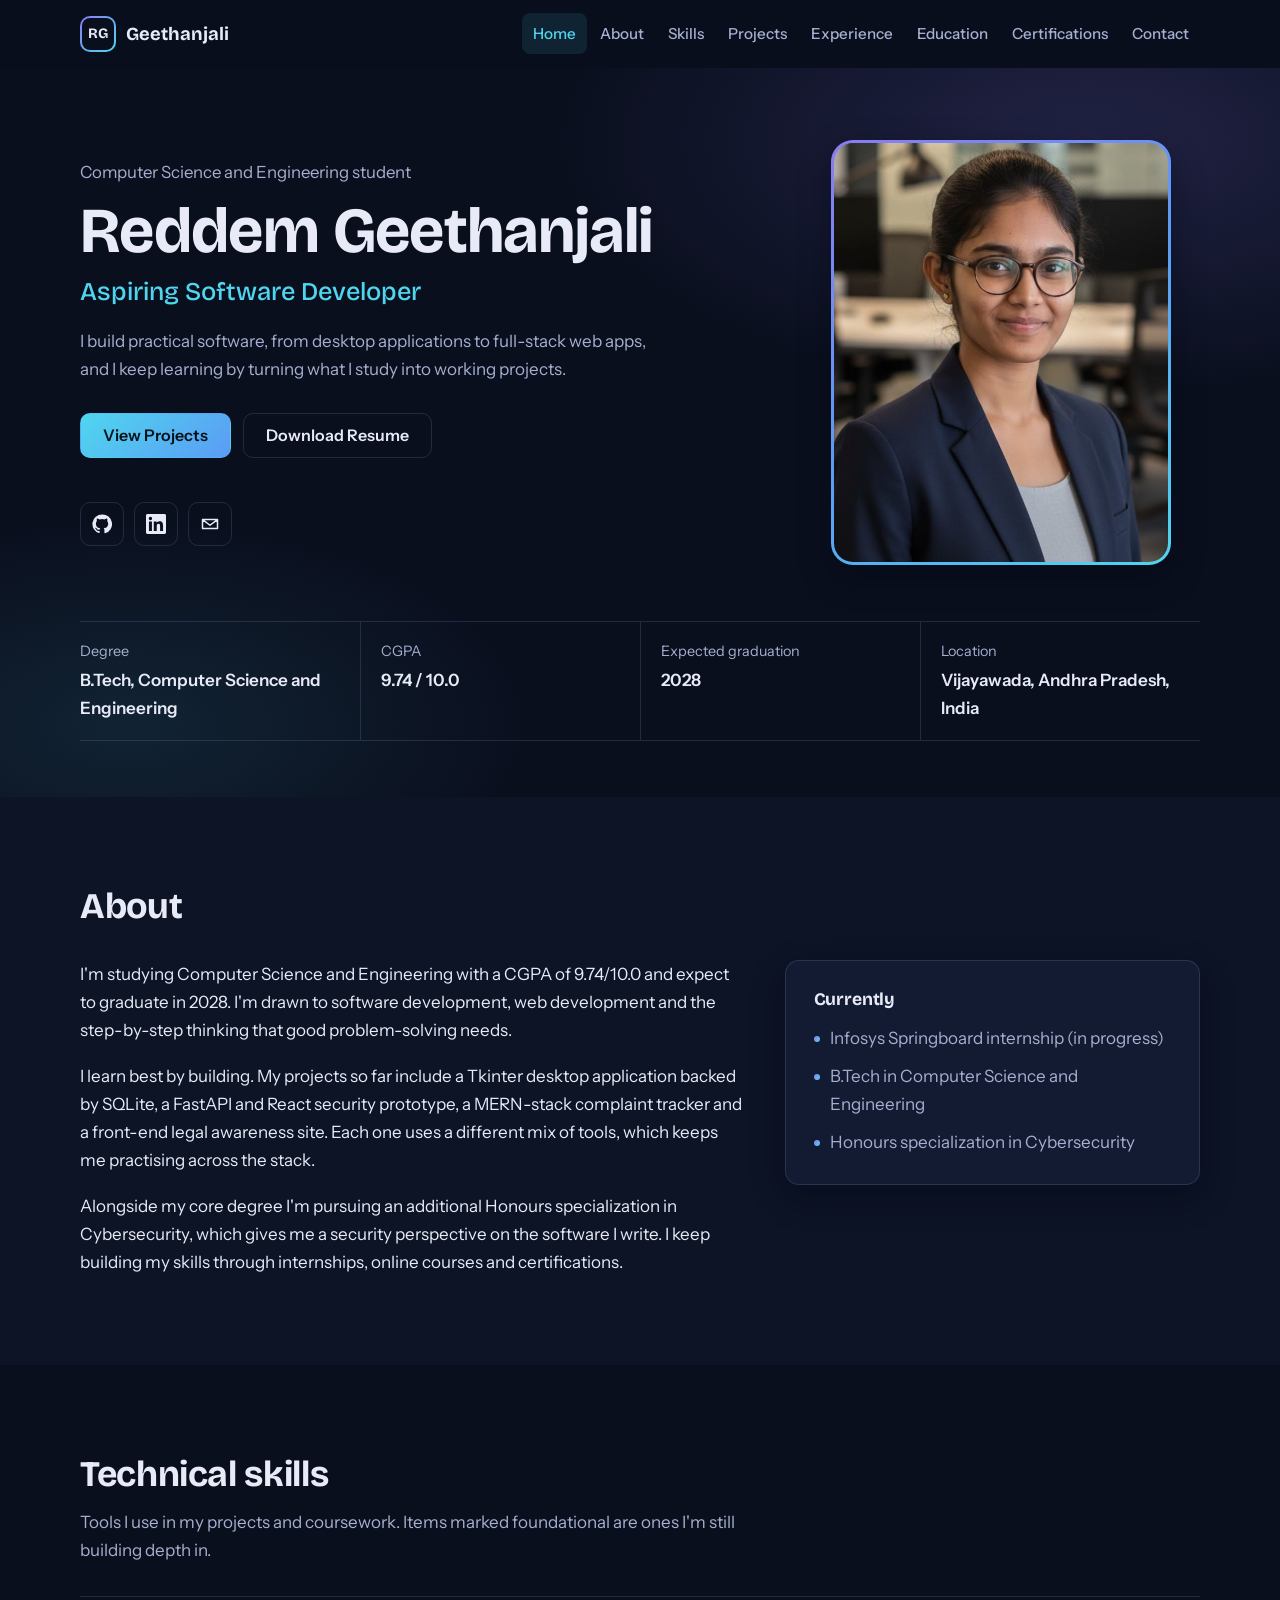
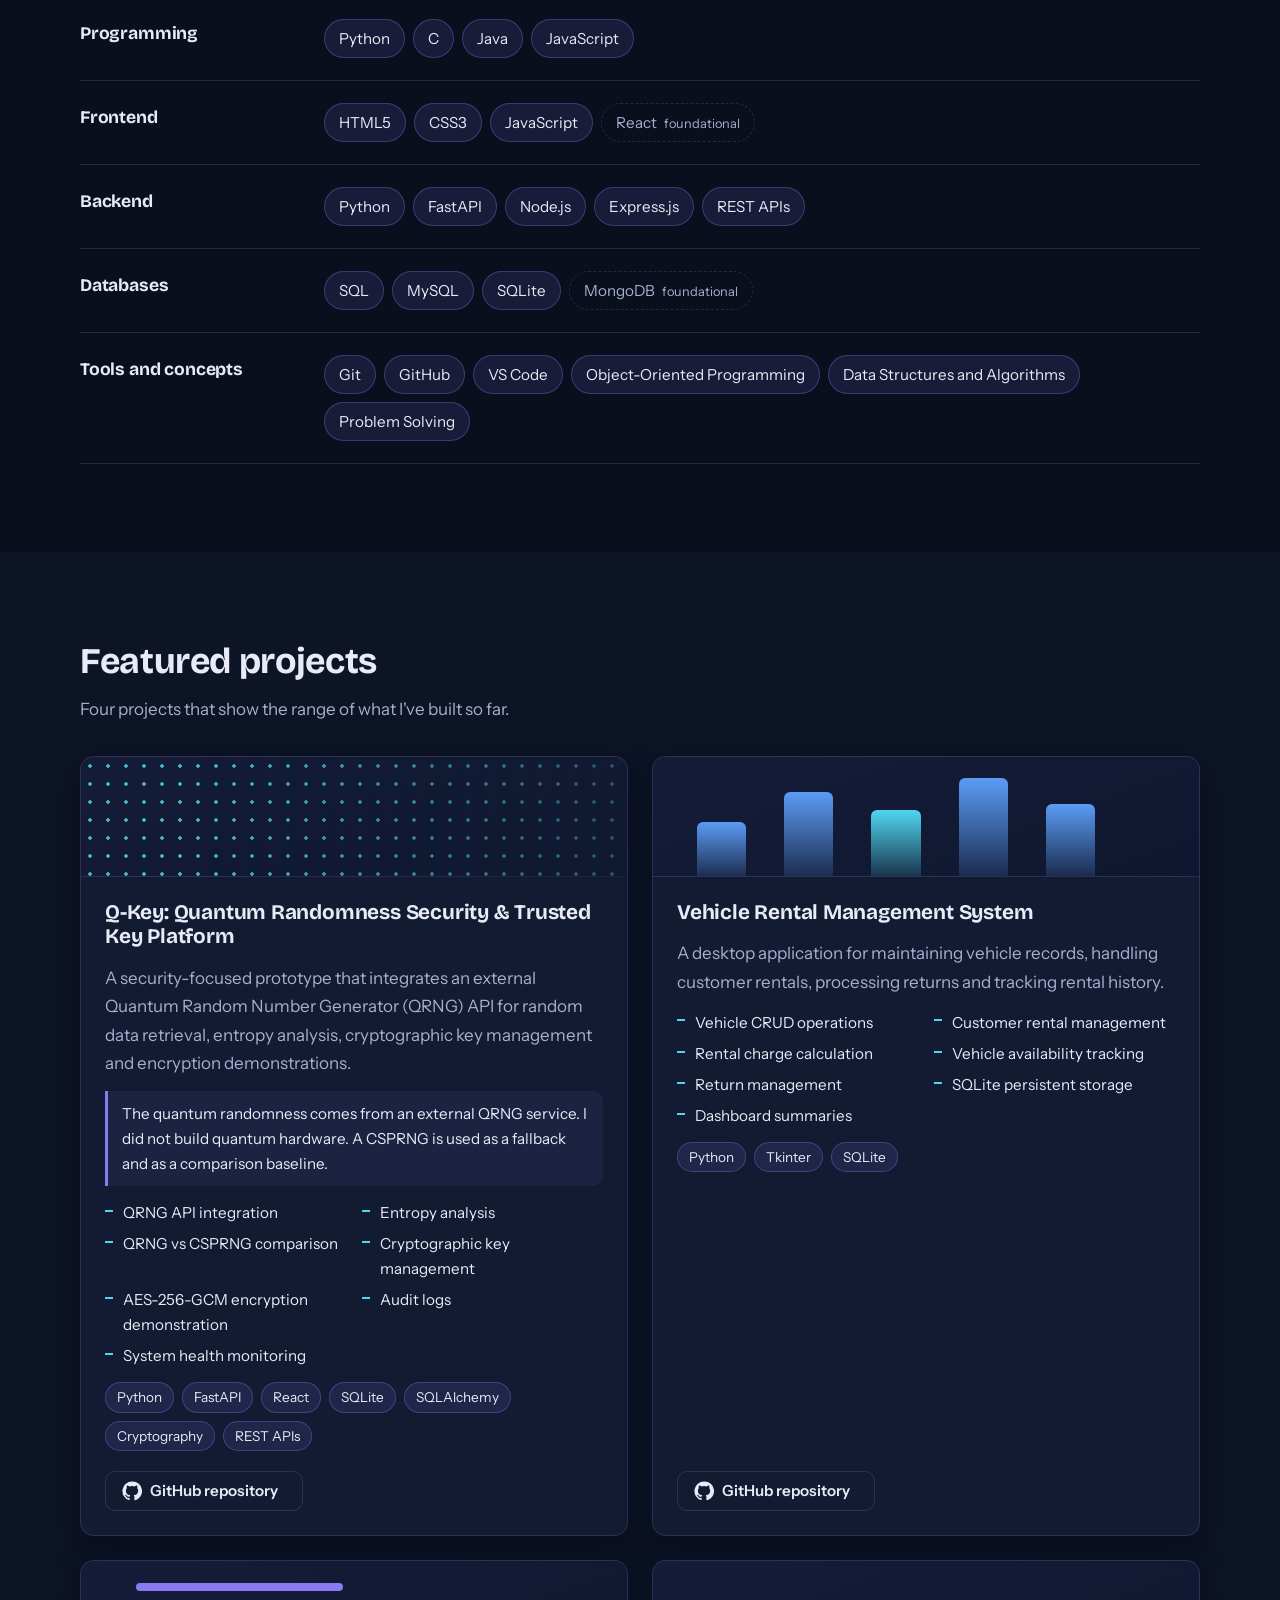
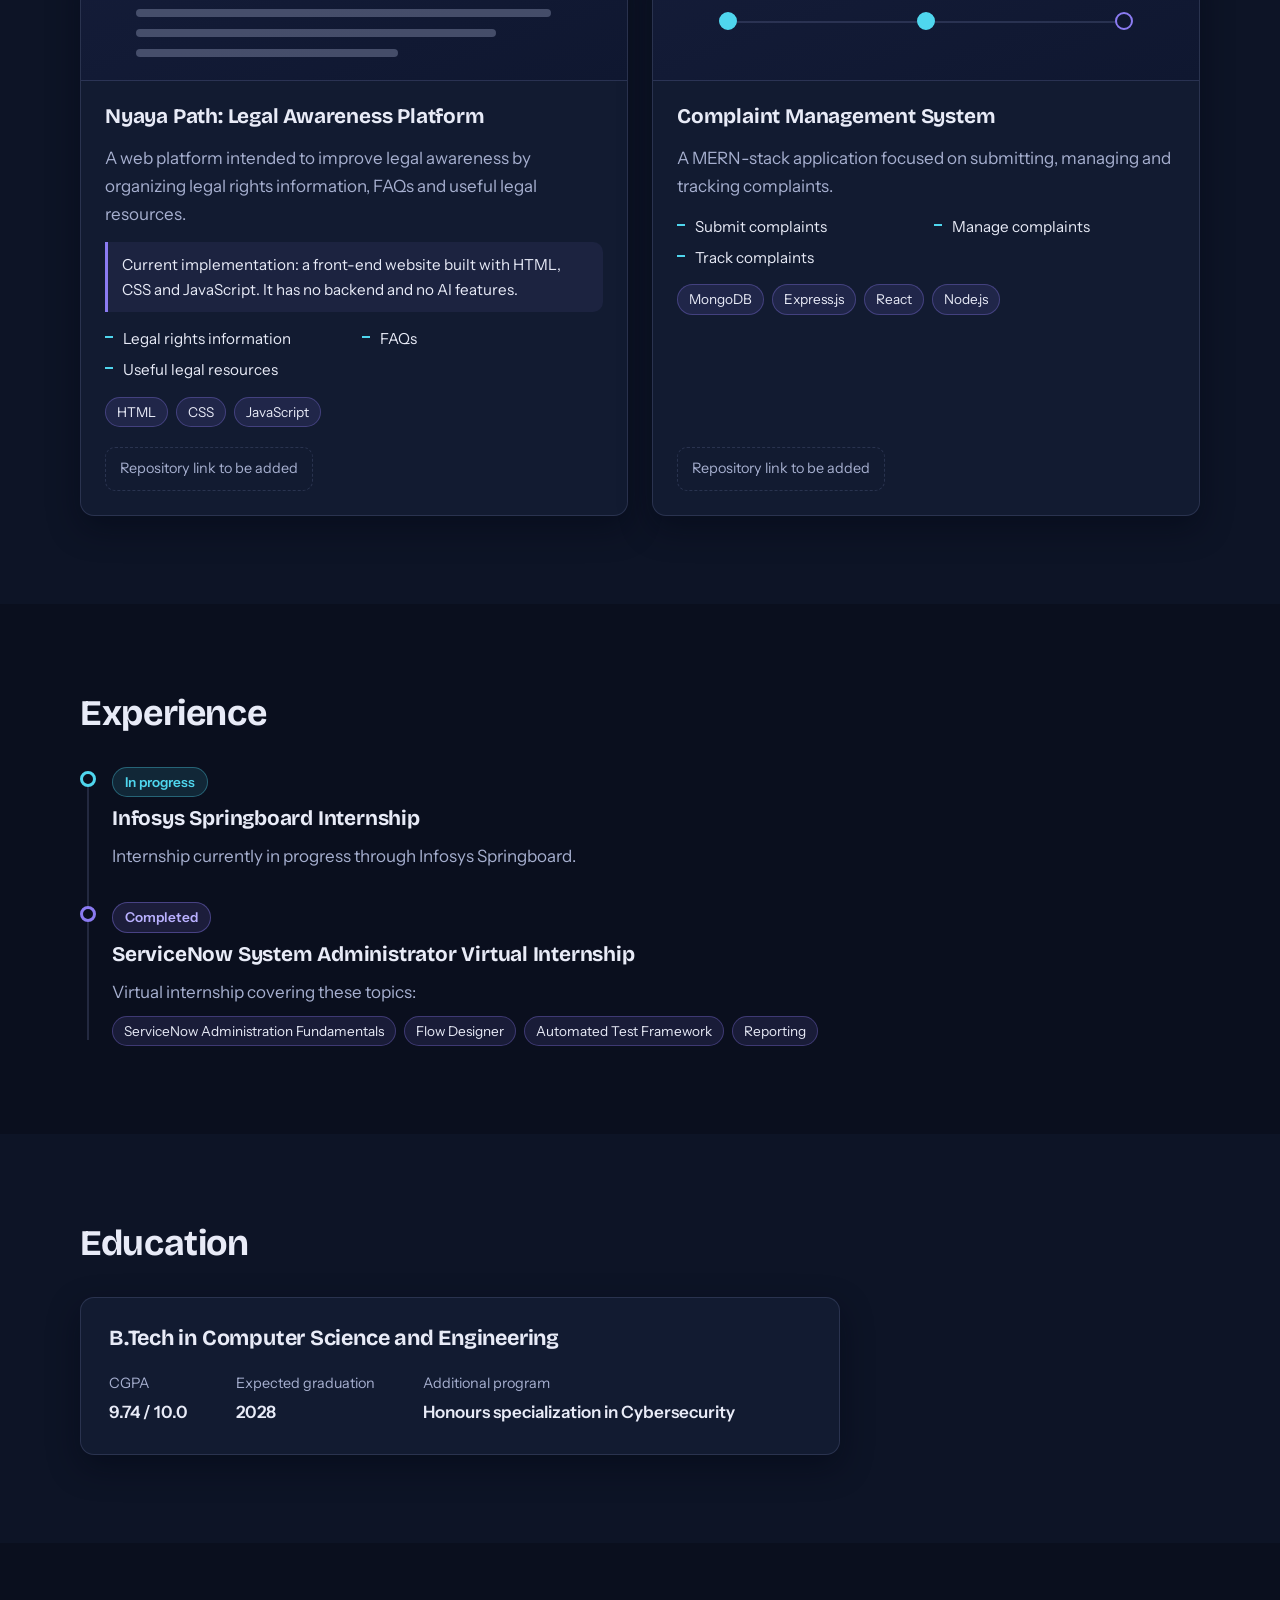
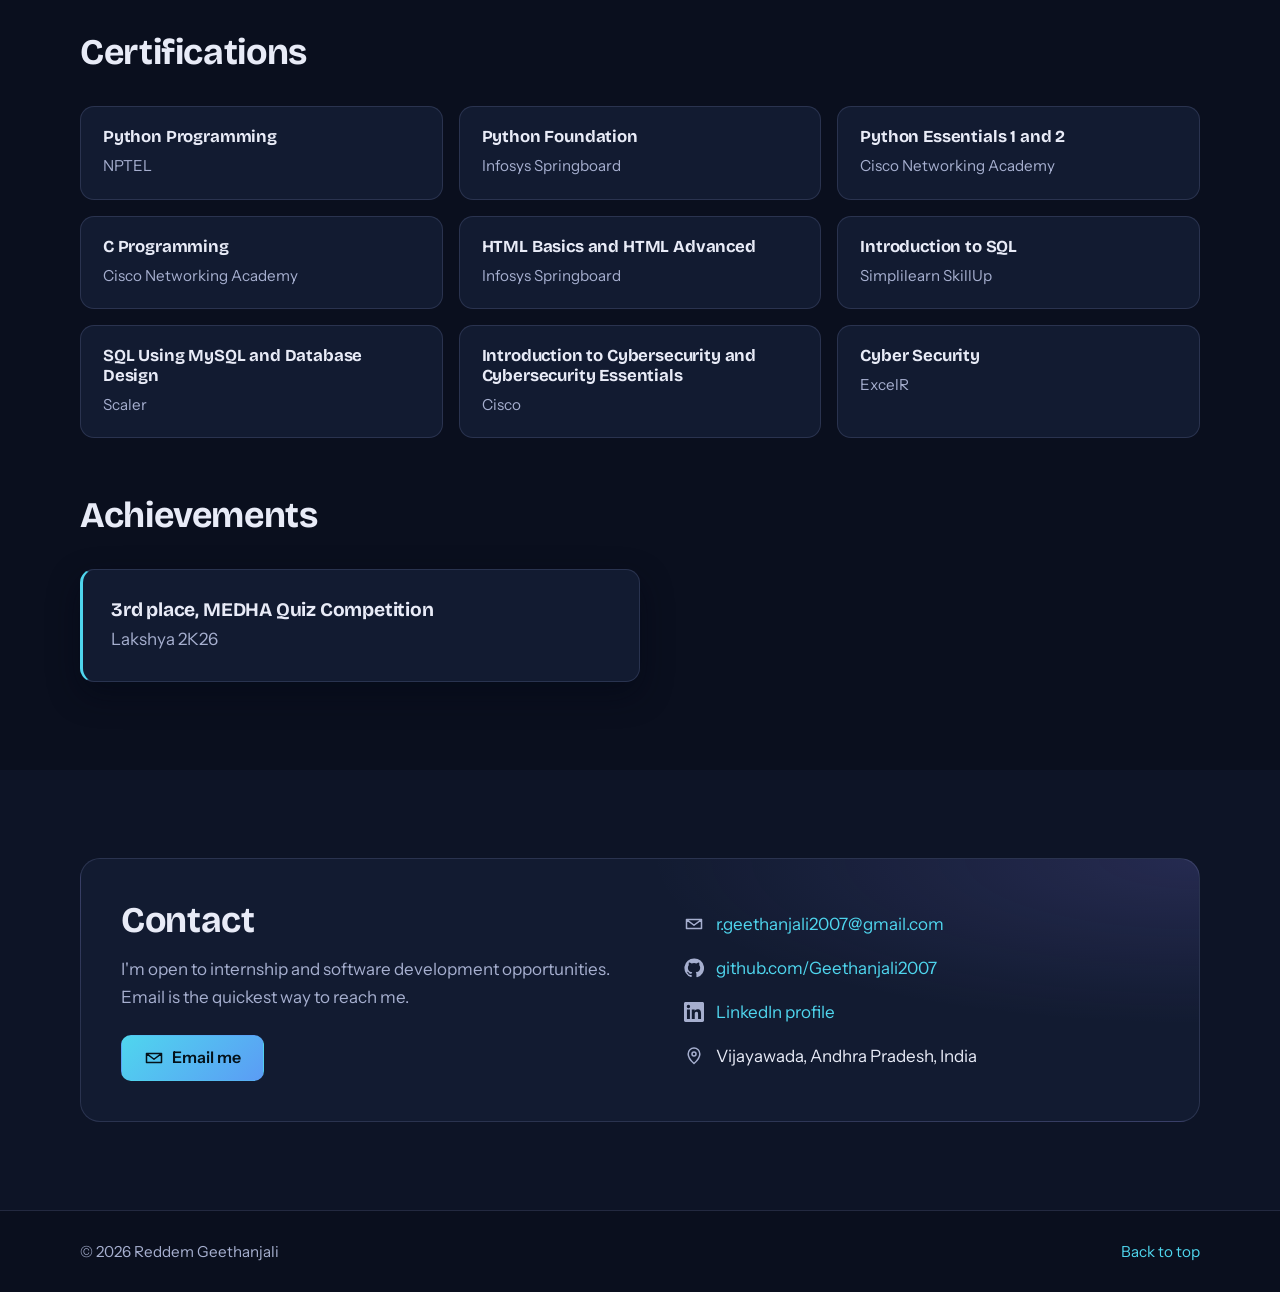
==== index.html @ 7b5e9cc2 "first commit" ====
<!DOCTYPE html>
<html lang="en">
<head>
    <meta charset="UTF-8">
    <meta name="viewport" content="width=device-width, initial-scale=1.0">
    <title>Reddem Geethanjali | Aspiring Software Developer</title>
    <meta name="description" content="Portfolio of Reddem Geethanjali, a Computer Science and Engineering student and aspiring software developer from Vijayawada, India. Projects, skills, internships and certifications.">
    <meta name="author" content="Reddem Geethanjali">
    <meta name="theme-color" content="#0a0f1e">

    <!-- Open Graph. TODO: update the URLs below if your GitHub Pages address is different. -->
    <meta property="og:type" content="website">
    <meta property="og:title" content="Reddem Geethanjali | Aspiring Software Developer">
    <meta property="og:description" content="Computer Science and Engineering student building practical software. See my projects, skills, internships and certifications.">
    <meta property="og:url" content="https://geethanjali2007.github.io/portfolio/">
    <meta property="og:image" content="profile.jpeg">
    <meta property="og:image:alt" content="Portrait of Reddem Geethanjali">

    <link rel="icon" href="favicon.svg" type="image/svg+xml">

    <link rel="preconnect" href="https://fonts.googleapis.com">
    <link rel="preconnect" href="https://fonts.gstatic.com" crossorigin>
    <link href="https://fonts.googleapis.com/css2?family=Bricolage+Grotesque:opsz,wght@12..96,500;12..96,700&family=Instrument+Sans:wght@400;500;600&display=swap" rel="stylesheet">
    <link rel="stylesheet" href="styles.css">
    <script>document.documentElement.classList.add('js');</script>
</head>
<body>
    <a class="skip-link" href="#main">Skip to content</a>

    <!-- Icon sprite (GitHub, LinkedIn, mail, pin) -->
    <svg width="0" height="0" style="position:absolute" aria-hidden="true" focusable="false">
        <symbol id="i-github" viewBox="0 0 24 24"><path fill="currentColor" d="M12 .5a11.5 11.5 0 0 0-3.64 22.41c.58.11.79-.25.79-.56v-2c-3.2.7-3.88-1.37-3.88-1.37-.52-1.33-1.28-1.69-1.28-1.69-1.04-.71.08-.7.08-.7 1.16.08 1.77 1.19 1.77 1.19 1.03 1.77 2.7 1.26 3.36.96.1-.75.4-1.26.73-1.55-2.55-.29-5.24-1.28-5.24-5.69 0-1.26.45-2.28 1.19-3.09-.12-.29-.52-1.46.11-3.05 0 0 .97-.31 3.17 1.18a10.9 10.9 0 0 1 5.76 0c2.2-1.49 3.17-1.18 3.17-1.18.63 1.59.23 2.76.11 3.05.74.81 1.19 1.83 1.19 3.09 0 4.42-2.7 5.4-5.27 5.68.41.36.78 1.06.78 2.14v3.17c0 .31.21.68.8.56A11.5 11.5 0 0 0 12 .5Z"/></symbol>
        <symbol id="i-linkedin" viewBox="0 0 24 24"><path fill="currentColor" d="M20.45 20.45h-3.56v-5.57c0-1.33-.02-3.04-1.85-3.04-1.85 0-2.14 1.45-2.14 2.94v5.67H9.35V9h3.41v1.56h.05c.48-.9 1.64-1.85 3.37-1.85 3.6 0 4.27 2.37 4.27 5.46v6.28ZM5.34 7.43a2.06 2.06 0 1 1 0-4.12 2.06 2.06 0 0 1 0 4.12ZM7.12 20.45H3.56V9h3.56v11.45ZM22.22 0H1.77C.79 0 0 .77 0 1.73v20.54C0 23.23.79 24 1.77 24h20.45c.98 0 1.78-.77 1.78-1.73V1.73C24 .77 23.2 0 22.22 0Z"/></symbol>
        <symbol id="i-mail" viewBox="0 0 24 24"><path fill="none" stroke="currentColor" stroke-width="1.8" stroke-linecap="round" stroke-linejoin="round" d="M3 6.5h18v11H3zM3.5 7l8.5 6.5L20.5 7"/></symbol>
        <symbol id="i-pin" viewBox="0 0 24 24"><path fill="none" stroke="currentColor" stroke-width="1.8" stroke-linecap="round" stroke-linejoin="round" d="M12 21s7-6.2 7-11.5A7 7 0 0 0 5 9.5C5 14.8 12 21 12 21Z"/><circle cx="12" cy="9.5" r="2.4" fill="none" stroke="currentColor" stroke-width="1.8"/></symbol>
    </svg>

    <!-- Navigation -->
    <header class="site-header" id="top">
        <div class="container header-inner">
            <a class="brand" href="#home" aria-label="Reddem Geethanjali, home">
                <span class="brand-mark" aria-hidden="true">RG</span>
                <span class="brand-name">Geethanjali</span>
            </a>

            <button class="nav-toggle" type="button" aria-expanded="false" aria-controls="site-nav" aria-label="Open menu">
                <span class="nav-toggle-bar" aria-hidden="true"></span>
            </button>

            <nav class="site-nav" id="site-nav" aria-label="Primary">
                <ul>
                    <li><a href="#home">Home</a></li>
                    <li><a href="#about">About</a></li>
                    <li><a href="#skills">Skills</a></li>
                    <li><a href="#projects">Projects</a></li>
                    <li><a href="#experience">Experience</a></li>
                    <li><a href="#education">Education</a></li>
                    <li><a href="#certifications">Certifications</a></li>
                    <li><a href="#contact">Contact</a></li>
                </ul>
            </nav>
        </div>
    </header>

    <main id="main">

        <!-- Hero -->
        <section class="hero" id="home" aria-labelledby="hero-title">
            <div class="container hero-grid">
                <div class="hero-copy">
                    <p class="hero-kicker">Computer Science and Engineering student</p>
                    <h1 id="hero-title">Reddem Geethanjali</h1>
                    <p class="hero-role">Aspiring Software Developer</p>
                    <p class="hero-intro">
                        I build practical software, from desktop applications to full-stack web apps,
                        and I keep learning by turning what I study into working projects.
                    </p>

                    <div class="hero-actions">
                        <a class="btn btn-primary" href="#projects">View Projects</a>
                        <a class="btn btn-secondary" href="resume/Geethanjali_Resume_PLACEHOLDER.pdf" download data-resume>Download Resume</a>
                    </div>
                    <p class="resume-status" id="resume-status" role="status" aria-live="polite"></p>

                    <ul class="social-links" aria-label="Social links">
                        <li>
                            <a href="https://github.com/Geethanjali2007" target="_blank" rel="noopener noreferrer" aria-label="GitHub profile (opens in a new tab)">
                                <svg class="icon" aria-hidden="true"><use href="#i-github"/></svg>
                            </a>
                        </li>
                        <li>
                            <a href="https://www.linkedin.com/in/reddem-geethanjali-94417a385" target="_blank" rel="noopener noreferrer" aria-label="LinkedIn profile (opens in a new tab)">
                                <svg class="icon" aria-hidden="true"><use href="#i-linkedin"/></svg>
                            </a>
                        </li>
                        <li>
                            <a href="mailto:r.geethanjali2007@gmail.com" aria-label="Send an email">
                                <svg class="icon" aria-hidden="true"><use href="#i-mail"/></svg>
                            </a>
                        </li>
                    </ul>
                </div>

                <figure class="hero-photo">
                    <img src="profile.jpeg" width="663" height="985" alt="Portrait of Reddem Geethanjali in a navy blazer">
                </figure>
            </div>

            <div class="container">
                <dl class="glance">
                    <div><dt>Degree</dt><dd>B.Tech, Computer Science and Engineering</dd></div>
                    <div><dt>CGPA</dt><dd>9.74 / 10.0</dd></div>
                    <div><dt>Expected graduation</dt><dd>2028</dd></div>
                    <div><dt>Location</dt><dd>Vijayawada, Andhra Pradesh, India</dd></div>
                </dl>
            </div>
        </section>

        <!-- About -->
        <section class="section" id="about" aria-labelledby="about-title">
            <div class="container">
                <h2 class="section-title" id="about-title">About</h2>
                <div class="about-grid">
                    <div class="prose">
                        <p>
                            I'm studying Computer Science and Engineering with a CGPA of 9.74/10.0 and expect to
                            graduate in 2028. I'm drawn to software development, web development and the
                            step-by-step thinking that good problem-solving needs.
                        </p>
                        <p>
                            I learn best by building. My projects so far include a Tkinter desktop application
                            backed by SQLite, a FastAPI and React security prototype, a MERN-stack complaint
                            tracker and a front-end legal awareness site. Each one uses a different mix of tools,
                            which keeps me practising across the stack.
                        </p>
                        <p>
                            Alongside my core degree I'm pursuing an additional Honours specialization in
                            Cybersecurity, which gives me a security perspective on the software I write. I keep
                            building my skills through internships, online courses and certifications.
                        </p>
                    </div>
                    <aside class="panel about-aside" aria-label="Current focus">
                        <h3 class="panel-title">Currently</h3>
                        <ul class="plain-list">
                            <li>Infosys Springboard internship (in progress)</li>
                            <li>B.Tech in Computer Science and Engineering</li>
                            <li>Honours specialization in Cybersecurity</li>
                        </ul>
                    </aside>
                </div>
            </div>
        </section>

        <!-- Skills -->
        <section class="section" id="skills" aria-labelledby="skills-title">
            <div class="container">
                <h2 class="section-title" id="skills-title">Technical skills</h2>
                <p class="section-lead">Tools I use in my projects and coursework. Items marked foundational are ones I'm still building depth in.</p>

                <div class="skill-table">
                    <div class="skill-row">
                        <h3>Programming</h3>
                        <ul class="chips">
                            <li>Python</li><li>C</li><li>Java</li><li>JavaScript</li>
                        </ul>
                    </div>
                    <div class="skill-row">
                        <h3>Frontend</h3>
                        <ul class="chips">
                            <li>HTML5</li><li>CSS3</li><li>JavaScript</li><li class="chip-soft">React <span>foundational</span></li>
                        </ul>
                    </div>
                    <div class="skill-row">
                        <h3>Backend</h3>
                        <ul class="chips">
                            <li>Python</li><li>FastAPI</li><li>Node.js</li><li>Express.js</li><li>REST APIs</li>
                        </ul>
                    </div>
                    <div class="skill-row">
                        <h3>Databases</h3>
                        <ul class="chips">
                            <li>SQL</li><li>MySQL</li><li>SQLite</li><li class="chip-soft">MongoDB <span>foundational</span></li>
                        </ul>
                    </div>
                    <div class="skill-row">
                        <h3>Tools and concepts</h3>
                        <ul class="chips">
                            <li>Git</li><li>GitHub</li><li>VS Code</li><li>Object-Oriented Programming</li><li>Data Structures and Algorithms</li><li>Problem Solving</li>
                        </ul>
                    </div>
                </div>
            </div>
        </section>

        <!-- Projects -->
        <section class="section" id="projects" aria-labelledby="projects-title">
            <div class="container">
                <h2 class="section-title" id="projects-title">Featured projects</h2>
                <p class="section-lead">Four projects that show the range of what I've built so far.</p>

                <div class="project-grid">

                    <!-- Project 1: Q-Key -->
                    <article class="card project" data-reveal>
                        <div class="art art-bits" aria-hidden="true"></div>
                        <div class="project-body">
                            <h3>Q-Key: Quantum Randomness Security &amp; Trusted Key Platform</h3>
                            <p>
                                A security-focused prototype that integrates an external Quantum Random Number
                                Generator (QRNG) API for random data retrieval, entropy analysis, cryptographic key
                                management and encryption demonstrations.
                            </p>
                            <p class="note">
                                The quantum randomness comes from an external QRNG service. I did not build quantum
                                hardware. A CSPRNG is used as a fallback and as a comparison baseline.
                            </p>
                            <ul class="feature-list">
                                <li>QRNG API integration</li>
                                <li>Entropy analysis</li>
                                <li>QRNG vs CSPRNG comparison</li>
                                <li>Cryptographic key management</li>
                                <li>AES-256-GCM encryption demonstration</li>
                                <li>Audit logs</li>
                                <li>System health monitoring</li>
                            </ul>
                            <ul class="chips chips-small" aria-label="Technologies used">
                                <li>Python</li><li>FastAPI</li><li>React</li><li>SQLite</li><li>SQLAlchemy</li><li>Cryptography</li><li>REST APIs</li>
                            </ul>
                            <div class="project-actions">
                                <a class="btn btn-secondary btn-small" href="https://github.com/Geethanjali2007/q-key" target="_blank" rel="noopener noreferrer">
                                    <svg class="icon" aria-hidden="true"><use href="#i-github"/></svg>
                                    GitHub repository<span class="sr-only"> for Q-Key (opens in a new tab)</span>
                                </a>
                            </div>
                        </div>
                    </article>

                    <!-- Project 2: Vehicle Rental -->
                    <article class="card project" data-reveal>
                        <div class="art art-dash" aria-hidden="true"><i></i><i></i><i></i><i></i><i></i></div>
                        <div class="project-body">
                            <h3>Vehicle Rental Management System</h3>
                            <p>
                                A desktop application for maintaining vehicle records, handling customer rentals,
                                processing returns and tracking rental history.
                            </p>
                            <ul class="feature-list">
                                <li>Vehicle CRUD operations</li>
                                <li>Customer rental management</li>
                                <li>Rental charge calculation</li>
                                <li>Vehicle availability tracking</li>
                                <li>Return management</li>
                                <li>SQLite persistent storage</li>
                                <li>Dashboard summaries</li>
                            </ul>
                            <ul class="chips chips-small" aria-label="Technologies used">
                                <li>Python</li><li>Tkinter</li><li>SQLite</li>
                            </ul>
                            <div class="project-actions">
                                <a class="btn btn-secondary btn-small" href="https://github.com/Geethanjali2007/Vehicle-Rental-System" target="_blank" rel="noopener noreferrer">
                                    <svg class="icon" aria-hidden="true"><use href="#i-github"/></svg>
                                    GitHub repository<span class="sr-only"> for Vehicle Rental Management System (opens in a new tab)</span>
                                </a>
                            </div>
                        </div>
                    </article>

                    <!-- Project 3: Nyaya Path -->
                    <article class="card project" data-reveal>
                        <div class="art art-doc" aria-hidden="true"><i></i><i></i><i></i><i></i></div>
                        <div class="project-body">
                            <h3>Nyaya Path: Legal Awareness Platform</h3>
                            <p>
                                A web platform intended to improve legal awareness by organizing legal rights
                                information, FAQs and useful legal resources.
                            </p>
                            <p class="note">
                                Current implementation: a front-end website built with HTML, CSS and JavaScript.
                                It has no backend and no AI features.
                            </p>
                            <ul class="feature-list">
                                <li>Legal rights information</li>
                                <li>FAQs</li>
                                <li>Useful legal resources</li>
                            </ul>
                            <ul class="chips chips-small" aria-label="Technologies used">
                                <li>HTML</li><li>CSS</li><li>JavaScript</li>
                            </ul>
                            <div class="project-actions">
                                <!-- TODO: replace this span with a GitHub link when the repository URL is ready:
                                <a class="btn btn-secondary btn-small" href="https://github.com/Geethanjali2007/REPO-NAME" target="_blank" rel="noopener noreferrer">GitHub repository</a> -->
                                <span class="pending">Repository link to be added</span>
                            </div>
                        </div>
                    </article>

                    <!-- Project 4: Complaint Management -->
                    <article class="card project" data-reveal>
                        <div class="art art-track" aria-hidden="true"><i></i><i></i><i></i></div>
                        <div class="project-body">
                            <h3>Complaint Management System</h3>
                            <p>
                                A MERN-stack application focused on submitting, managing and tracking complaints.
                            </p>
                            <ul class="feature-list">
                                <li>Submit complaints</li>
                                <li>Manage complaints</li>
                                <li>Track complaints</li>
                            </ul>
                            <ul class="chips chips-small" aria-label="Technologies used">
                                <li>MongoDB</li><li>Express.js</li><li>React</li><li>Node.js</li>
                            </ul>
                            <div class="project-actions">
                                <!-- TODO: replace this span with a GitHub link when the repository URL is ready:
                                <a class="btn btn-secondary btn-small" href="https://github.com/Geethanjali2007/REPO-NAME" target="_blank" rel="noopener noreferrer">GitHub repository</a> -->
                                <span class="pending">Repository link to be added</span>
                            </div>
                        </div>
                    </article>

                </div>
            </div>
        </section>

        <!-- Experience -->
        <section class="section" id="experience" aria-labelledby="experience-title">
            <div class="container">
                <h2 class="section-title" id="experience-title">Experience</h2>

                <ol class="timeline">
                    <li class="timeline-item" data-reveal>
                        <span class="status status-live">In progress</span>
                        <h3>Infosys Springboard Internship</h3>
                        <p>Internship currently in progress through Infosys Springboard.</p>
                    </li>
                    <li class="timeline-item" data-reveal>
                        <span class="status status-done">Completed</span>
                        <h3>ServiceNow System Administrator Virtual Internship</h3>
                        <p>Virtual internship covering these topics:</p>
                        <ul class="chips chips-small" aria-label="Topics covered">
                            <li>ServiceNow Administration Fundamentals</li>
                            <li>Flow Designer</li>
                            <li>Automated Test Framework</li>
                            <li>Reporting</li>
                        </ul>
                    </li>
                </ol>
            </div>
        </section>

        <!-- Education -->
        <section class="section" id="education" aria-labelledby="education-title">
            <div class="container">
                <h2 class="section-title" id="education-title">Education</h2>

                <div class="panel education" data-reveal>
                    <h3>B.Tech in Computer Science and Engineering</h3>
                    <!-- Add your college name here if you want it shown, e.g. <p class="muted">Your College Name</p> -->
                    <dl class="edu-facts">
                        <div><dt>CGPA</dt><dd>9.74 / 10.0</dd></div>
                        <div><dt>Expected graduation</dt><dd>2028</dd></div>
                        <div><dt>Additional program</dt><dd>Honours specialization in Cybersecurity</dd></div>
                    </dl>
                </div>
            </div>
        </section>

        <!-- Certifications and achievements -->
        <section class="section" id="certifications" aria-labelledby="certs-title">
            <div class="container">
                <h2 class="section-title" id="certs-title">Certifications</h2>

                <ul class="cert-grid">
                    <li class="card cert" data-reveal><h3>Python Programming</h3><p>NPTEL</p></li>
                    <li class="card cert" data-reveal><h3>Python Foundation</h3><p>Infosys Springboard</p></li>
                    <li class="card cert" data-reveal><h3>Python Essentials 1 and 2</h3><p>Cisco Networking Academy</p></li>
                    <li class="card cert" data-reveal><h3>C Programming</h3><p>Cisco Networking Academy</p></li>
                    <li class="card cert" data-reveal><h3>HTML Basics and HTML Advanced</h3><p>Infosys Springboard</p></li>
                    <li class="card cert" data-reveal><h3>Introduction to SQL</h3><p>Simplilearn SkillUp</p></li>
                    <li class="card cert" data-reveal><h3>SQL Using MySQL and Database Design</h3><p>Scaler</p></li>
                    <li class="card cert" data-reveal><h3>Introduction to Cybersecurity and Cybersecurity Essentials</h3><p>Cisco</p></li>
                    <li class="card cert" data-reveal><h3>Cyber Security</h3><p>ExcelR</p></li>
                </ul>

                <h2 class="section-title section-title-sub" id="achievements-title">Achievements</h2>
                <div class="panel achievement" data-reveal>
                    <h3>3rd place, MEDHA Quiz Competition</h3>
                    <p>Lakshya 2K26</p>
                </div>
            </div>
        </section>

        <!-- Contact -->
        <section class="section" id="contact" aria-labelledby="contact-title">
            <div class="container">
                <div class="contact-panel" data-reveal>
                    <div>
                        <h2 class="section-title" id="contact-title">Contact</h2>
                        <p class="section-lead">I'm open to internship and software development opportunities. Email is the quickest way to reach me.</p>
                        <a class="btn btn-primary" href="mailto:r.geethanjali2007@gmail.com">
                            <svg class="icon" aria-hidden="true"><use href="#i-mail"/></svg>
                            Email me
                        </a>
                    </div>
                    <ul class="contact-list">
                        <li>
                            <svg class="icon" aria-hidden="true"><use href="#i-mail"/></svg>
                            <a href="mailto:r.geethanjali2007@gmail.com">r.geethanjali2007@gmail.com</a>
                        </li>
                        <li>
                            <svg class="icon" aria-hidden="true"><use href="#i-github"/></svg>
                            <a href="https://github.com/Geethanjali2007" target="_blank" rel="noopener noreferrer">github.com/Geethanjali2007<span class="sr-only"> (opens in a new tab)</span></a>
                        </li>
                        <li>
                            <svg class="icon" aria-hidden="true"><use href="#i-linkedin"/></svg>
                            <a href="https://www.linkedin.com/in/reddem-geethanjali-94417a385" target="_blank" rel="noopener noreferrer">LinkedIn profile<span class="sr-only"> (opens in a new tab)</span></a>
                        </li>
                        <li>
                            <svg class="icon" aria-hidden="true"><use href="#i-pin"/></svg>
                            <span>Vijayawada, Andhra Pradesh, India</span>
                        </li>
                    </ul>
                </div>
            </div>
        </section>
    </main>

    <footer class="site-footer">
        <div class="container footer-inner">
            <p>&copy; 2026 Reddem Geethanjali</p>
            <a href="#top">Back to top</a>
        </div>
    </footer>

    <script src="script.js" defer></script>
</body>
</html>
---- styles.css ----
/* ==========================================================================
   Portfolio styles: Reddem Geethanjali
   Sections: tokens, base, layout, header, hero, content blocks, footer, responsive
   ========================================================================== */

/* ---- Design tokens ---- */
:root {
    --bg: #0a0f1e;
    --bg-alt: #0d1426;
    --surface: #121b31;
    --surface-hover: #172340;
    --line: rgba(148, 163, 215, 0.18);
    --text: #e8ebf7;
    --muted: #a6afcf;
    --violet: #8b7bf2;
    --blue: #5b9cf5;
    --cyan: #4fd6ee;

    --font-head: "Bricolage Grotesque", "Segoe UI", system-ui, sans-serif;
    --font-body: "Instrument Sans", "Segoe UI", system-ui, -apple-system, sans-serif;

    --radius: 14px;
    --radius-sm: 10px;
    --shadow: 0 12px 32px rgba(2, 6, 20, 0.45);
    --header-h: 68px;
    --ease: 0.25s ease;
}

/* ---- Base ---- */
*, *::before, *::after { box-sizing: border-box; }

html {
    scroll-behavior: smooth;
    scroll-padding-top: calc(var(--header-h) + 12px);
    -webkit-text-size-adjust: 100%;
}

body {
    margin: 0;
    font-family: var(--font-body);
    font-size: 1.0625rem;
    line-height: 1.65;
    color: var(--text);
    background: var(--bg);
    overflow-x: hidden;
}

img { display: block; max-width: 100%; height: auto; }
h1, h2, h3 { font-family: var(--font-head); line-height: 1.2; margin: 0; letter-spacing: -0.01em; }
p { margin: 0; }
ul, ol { margin: 0; padding: 0; list-style: none; }
a { color: var(--cyan); text-decoration: none; }
a:hover { text-decoration: underline; text-underline-offset: 3px; }

:focus-visible {
    outline: 2px solid var(--cyan);
    outline-offset: 3px;
    border-radius: 6px;
}

.icon { width: 1.25rem; height: 1.25rem; flex: none; }

.sr-only {
    position: absolute; width: 1px; height: 1px; margin: -1px; padding: 0;
    overflow: hidden; clip: rect(0, 0, 0, 0); white-space: nowrap; border: 0;
}

.skip-link {
    position: absolute; left: 12px; top: -60px; z-index: 100;
    background: var(--cyan); color: #04121a; padding: 10px 16px;
    border-radius: var(--radius-sm); font-weight: 600;
}
.skip-link:focus { top: 12px; text-decoration: none; }

/* ---- Layout ---- */
.container { width: min(1120px, 100% - 48px); margin-inline: auto; }
.section { padding: 88px 0; }
.section:nth-of-type(even) { background: var(--bg-alt); }

.section-title { font-size: clamp(1.75rem, 3vw, 2.25rem); }
.section-title-sub { margin-top: 56px; margin-bottom: 20px; }
.section-lead { color: var(--muted); max-width: 62ch; margin-top: 12px; }
.section-title + .about-grid,
.section-title + .timeline,
.section-title + .panel,
.section-title + .cert-grid { margin-top: 32px; }
.section-lead + .skill-table,
.section-lead + .project-grid { margin-top: 32px; }

/* ---- Buttons and chips ---- */
.btn {
    display: inline-flex; align-items: center; justify-content: center; gap: 8px;
    padding: 12px 22px; border-radius: var(--radius-sm);
    font: 600 1rem var(--font-body); line-height: 1.2;
    border: 1px solid transparent; cursor: pointer;
    transition: transform var(--ease), background var(--ease), border-color var(--ease), box-shadow var(--ease);
}
.btn:hover { text-decoration: none; transform: translateY(-2px); }
.btn-primary {
    color: #04121a;
    background: linear-gradient(135deg, var(--cyan), var(--blue));
}
.btn-primary:hover { box-shadow: 0 8px 24px rgba(79, 214, 238, 0.28); }
.btn-secondary { color: var(--text); background: transparent; border-color: var(--line); }
.btn-secondary:hover { border-color: var(--cyan); background: rgba(79, 214, 238, 0.07); }
.btn-small { padding: 9px 16px; font-size: 0.95rem; }

.chips { display: flex; flex-wrap: wrap; gap: 8px; }
.chips li {
    padding: 6px 14px; border-radius: 999px; font-size: 0.95rem;
    background: rgba(139, 123, 242, 0.12); border: 1px solid rgba(139, 123, 242, 0.32);
}
.chips .chip-soft { background: transparent; border-style: dashed; border-color: var(--line); color: var(--muted); }
.chips .chip-soft span { font-size: 0.8rem; margin-left: 4px; color: var(--muted); }
.chips-small li { padding: 3px 11px; font-size: 0.85rem; }

.card, .panel {
    background: var(--surface); border: 1px solid var(--line);
    border-radius: var(--radius); box-shadow: var(--shadow);
}
.panel { padding: 28px; }
.panel-title { font-size: 1.1rem; margin-bottom: 14px; }
.muted { color: var(--muted); }

/* ---- Header ---- */
.site-header {
    position: sticky; top: 0; z-index: 50; height: var(--header-h);
    background: rgba(10, 15, 30, 0.82);
    -webkit-backdrop-filter: blur(12px); backdrop-filter: blur(12px);
    border-bottom: 1px solid transparent; transition: border-color var(--ease);
}
.site-header.is-scrolled { border-bottom-color: var(--line); }
.header-inner { height: 100%; display: flex; align-items: center; justify-content: space-between; gap: 16px; }

.brand { display: inline-flex; align-items: center; gap: 10px; color: var(--text); font: 700 1.15rem var(--font-head); }
.brand:hover { text-decoration: none; }
.brand-mark {
    display: grid; place-items: center; width: 36px; height: 36px; border-radius: 10px;
    font-size: 0.9rem; color: var(--text);
    background: linear-gradient(var(--bg), var(--bg)) padding-box, linear-gradient(135deg, var(--violet), var(--cyan)) border-box;
    border: 2px solid transparent;
}

.site-nav ul { display: flex; align-items: center; gap: 2px; }
.site-nav a {
    display: block; padding: 8px 11px; border-radius: 8px;
    color: var(--muted); font-size: 0.95rem; font-weight: 500;
    transition: color var(--ease), background var(--ease);
}
.site-nav a:hover { color: var(--text); text-decoration: none; background: rgba(255, 255, 255, 0.05); }
.site-nav a[aria-current="true"] { color: var(--cyan); background: rgba(79, 214, 238, 0.1); }

.nav-toggle {
    display: none; width: 44px; height: 44px; padding: 0; cursor: pointer;
    background: transparent; border: 1px solid var(--line); border-radius: var(--radius-sm);
    align-items: center; justify-content: center;
}
.nav-toggle-bar, .nav-toggle-bar::before, .nav-toggle-bar::after {
    display: block; width: 20px; height: 2px; background: var(--text); border-radius: 2px;
    transition: transform var(--ease), background var(--ease);
}
.nav-toggle-bar { position: relative; }
.nav-toggle-bar::before, .nav-toggle-bar::after { content: ""; position: absolute; left: 0; }
.nav-toggle-bar::before { top: -6px; }
.nav-toggle-bar::after { top: 6px; }
.nav-toggle[aria-expanded="true"] .nav-toggle-bar { background: transparent; }
.nav-toggle[aria-expanded="true"] .nav-toggle-bar::before { transform: translateY(6px) rotate(45deg); }
.nav-toggle[aria-expanded="true"] .nav-toggle-bar::after { transform: translateY(-6px) rotate(-45deg); }

/* ---- Hero ---- */
.hero {
    padding: 72px 0 56px;
    background:
        radial-gradient(60% 50% at 85% 10%, rgba(139, 123, 242, 0.18), transparent 70%),
        radial-gradient(45% 40% at 10% 90%, rgba(79, 214, 238, 0.1), transparent 70%),
        var(--bg);
}
.hero-grid { display: grid; grid-template-columns: 1.25fr 0.75fr; gap: 56px; align-items: center; }
.hero-kicker { color: var(--muted); font-size: 1.05rem; }
.hero h1 { font-size: clamp(2.5rem, 6vw, 4rem); margin-top: 10px; line-height: 1.05; }
.hero-role { font: 500 clamp(1.25rem, 2.4vw, 1.6rem) var(--font-head); color: var(--cyan); margin-top: 12px; }
.hero-intro { color: var(--muted); max-width: 52ch; margin-top: 20px; }
.hero-actions { display: flex; flex-wrap: wrap; gap: 12px; margin-top: 30px; }
.resume-status { min-height: 1.4em; margin-top: 10px; font-size: 0.9rem; color: var(--muted); }

.social-links { display: flex; gap: 10px; margin-top: 14px; }
.social-links a {
    display: grid; place-items: center; width: 44px; height: 44px; color: var(--text);
    border: 1px solid var(--line); border-radius: var(--radius-sm);
    transition: color var(--ease), border-color var(--ease), transform var(--ease);
}
.social-links a:hover { color: var(--cyan); border-color: var(--cyan); transform: translateY(-2px); text-decoration: none; }

.hero-photo {
    margin: 0; justify-self: center; width: min(100%, 340px); aspect-ratio: 4 / 5;
    border-radius: 22px; padding: 3px;
    background: linear-gradient(145deg, var(--violet), var(--blue) 50%, var(--cyan));
    box-shadow: var(--shadow);
}
.hero-photo img { width: 100%; height: 100%; object-fit: cover; object-position: 50% 12%; border-radius: 19px; }

.glance {
    display: grid; grid-template-columns: repeat(4, 1fr); gap: 0; margin: 56px 0 0;
    border-top: 1px solid var(--line); border-bottom: 1px solid var(--line);
}
.glance div { padding: 18px 20px 18px 0; }
.glance div + div { padding-left: 20px; border-left: 1px solid var(--line); }
.glance dt { font-size: 0.9rem; color: var(--muted); }
.glance dd { margin: 2px 0 0; font-weight: 600; }

/* ---- About ---- */
.about-grid { display: grid; grid-template-columns: 1.6fr 1fr; gap: 40px; align-items: start; }
.prose { display: grid; gap: 18px; max-width: 64ch; }
.plain-list { display: grid; gap: 10px; color: var(--muted); }
.plain-list li { padding-left: 16px; position: relative; }
.plain-list li::before {
    content: ""; position: absolute; left: 0; top: 0.7em; width: 6px; height: 6px; border-radius: 50%;
    background: linear-gradient(135deg, var(--violet), var(--cyan));
}

/* ---- Skills ---- */
.skill-table { border-top: 1px solid var(--line); }
.skill-row {
    display: grid; grid-template-columns: 220px 1fr; gap: 24px; align-items: start;
    padding: 22px 0; border-bottom: 1px solid var(--line);
}
.skill-row h3 { font-size: 1.1rem; padding-top: 4px; }

/* ---- Projects ---- */
.project-grid { display: grid; grid-template-columns: repeat(2, 1fr); gap: 24px; }
.project { display: flex; flex-direction: column; overflow: hidden; transition: transform var(--ease), border-color var(--ease); }
.project:hover { transform: translateY(-4px); border-color: rgba(79, 214, 238, 0.4); }
.project-body { display: flex; flex-direction: column; gap: 14px; padding: 24px; flex: 1; }
.project h3 { font-size: 1.3rem; }
.project p { color: var(--muted); }
.project .note {
    font-size: 0.95rem; color: var(--text); padding: 10px 14px;
    border-left: 3px solid var(--violet); background: rgba(139, 123, 242, 0.08);
    border-radius: 0 var(--radius-sm) var(--radius-sm) 0;
}
.feature-list { display: grid; grid-template-columns: repeat(2, minmax(0, 1fr)); gap: 6px 16px; font-size: 0.95rem; }
.feature-list li { padding-left: 18px; position: relative; }
.feature-list li::before { content: ""; position: absolute; left: 0; top: 0.65em; width: 8px; height: 2px; background: var(--cyan); }
.project-actions { margin-top: auto; padding-top: 6px; }
.pending { display: inline-block; font-size: 0.9rem; color: var(--muted); padding: 9px 14px; border: 1px dashed var(--line); border-radius: var(--radius-sm); }

/* Decorative CSS illustrations (one per project) */
.art { height: 120px; position: relative; overflow: hidden; border-bottom: 1px solid var(--line); background: linear-gradient(160deg, #141c38, #0f1730); }
.art i { position: absolute; display: block; }

.art-bits {
    background-image:
        radial-gradient(circle, rgba(79, 214, 238, 0.85) 1.5px, transparent 2px),
        linear-gradient(160deg, #141c38, #0f1730);
    background-size: 18px 18px, 100% 100%;
    -webkit-mask-image: linear-gradient(90deg, #000 20%, rgba(0, 0, 0, 0.35));
    mask-image: linear-gradient(90deg, #000 20%, rgba(0, 0, 0, 0.35));
}

.art-dash i { bottom: 0; width: 9%; border-radius: 6px 6px 0 0; background: linear-gradient(var(--blue), rgba(91, 156, 245, 0.15)); }
.art-dash i:nth-child(1) { left: 8%;  height: 45%; }
.art-dash i:nth-child(2) { left: 24%; height: 70%; }
.art-dash i:nth-child(3) { left: 40%; height: 55%; background: linear-gradient(var(--cyan), rgba(79, 214, 238, 0.15)); }
.art-dash i:nth-child(4) { left: 56%; height: 82%; }
.art-dash i:nth-child(5) { left: 72%; height: 60%; }

.art-doc i { left: 10%; height: 8px; border-radius: 4px; background: rgba(166, 175, 207, 0.35); }
.art-doc i:nth-child(1) { top: 22px; width: 38%; background: var(--violet); }
.art-doc i:nth-child(2) { top: 48px; width: 76%; }
.art-doc i:nth-child(3) { top: 68px; width: 66%; }
.art-doc i:nth-child(4) { top: 88px; width: 48%; }

.art-track::before { content: ""; position: absolute; left: 12%; right: 12%; top: 50%; height: 2px; background: var(--line); }
.art-track i { top: 50%; width: 18px; height: 18px; margin-top: -9px; border-radius: 50%; border: 2px solid var(--cyan); background: #0f1730; }
.art-track i:nth-child(1) { left: 12%; background: var(--cyan); }
.art-track i:nth-child(2) { left: 50%; margin-left: -9px; background: var(--cyan); }
.art-track i:nth-child(3) { right: 12%; border-color: var(--violet); }

/* ---- Experience timeline ---- */
.timeline { position: relative; display: grid; gap: 32px; padding-left: 32px; max-width: 760px; }
.timeline::before { content: ""; position: absolute; left: 7px; top: 6px; bottom: 6px; width: 2px; background: var(--line); }
.timeline-item { position: relative; display: grid; gap: 10px; justify-items: start; }
.timeline-item::before {
    content: ""; position: absolute; left: -32px; top: 4px; width: 16px; height: 16px; border-radius: 50%;
    background: var(--bg); border: 3px solid var(--violet);
}
.timeline-item:first-child::before { border-color: var(--cyan); }
.timeline-item h3 { font-size: 1.3rem; }
.timeline-item p { color: var(--muted); }
.status { font-size: 0.85rem; font-weight: 600; padding: 3px 12px; border-radius: 999px; }
.status-live { color: var(--cyan); background: rgba(79, 214, 238, 0.12); border: 1px solid rgba(79, 214, 238, 0.35); }
.status-done { color: #b9b0ff; background: rgba(139, 123, 242, 0.14); border: 1px solid rgba(139, 123, 242, 0.4); }

/* ---- Education ---- */
.education { max-width: 760px; }
.education h3 { font-size: 1.35rem; }
.edu-facts { display: grid; grid-template-columns: repeat(3, auto); justify-content: start; gap: 24px 48px; margin: 20px 0 0; }
.edu-facts dt { font-size: 0.9rem; color: var(--muted); }
.edu-facts dd { margin: 2px 0 0; font-weight: 600; }

/* ---- Certifications and achievements ---- */
.cert-grid { display: grid; grid-template-columns: repeat(3, 1fr); gap: 16px; }
.cert { padding: 20px 22px; box-shadow: none; transition: border-color var(--ease), background var(--ease); }
.cert:hover { background: var(--surface-hover); border-color: rgba(139, 123, 242, 0.5); }
.cert h3 { font-size: 1.05rem; }
.cert p { color: var(--muted); font-size: 0.95rem; margin-top: 6px; }
.achievement { max-width: 560px; border-left: 3px solid var(--cyan); }
.achievement h3 { font-size: 1.2rem; }
.achievement p { color: var(--muted); margin-top: 4px; }

/* ---- Contact ---- */
.contact-panel {
    display: grid; grid-template-columns: 1.1fr 1fr; gap: 40px; align-items: center; padding: 40px;
    border-radius: 20px; border: 1px solid var(--line);
    background: radial-gradient(70% 90% at 100% 0%, rgba(139, 123, 242, 0.16), transparent 70%), var(--surface);
}
.contact-panel .btn { margin-top: 24px; }
.contact-list { display: grid; gap: 16px; }
.contact-list li { display: flex; align-items: center; gap: 12px; overflow-wrap: anywhere; }
.contact-list .icon { color: var(--muted); }

/* ---- Footer ---- */
.site-footer { border-top: 1px solid var(--line); padding: 28px 0; color: var(--muted); font-size: 0.95rem; }
.footer-inner { display: flex; justify-content: space-between; gap: 16px; flex-wrap: wrap; }

/* ---- Scroll reveal (only active when JS is running) ---- */
.js [data-reveal] { opacity: 0; transform: translateY(14px); transition: opacity 0.5s ease, transform 0.5s ease; }
.js [data-reveal].is-visible { opacity: 1; transform: none; }
/* Keep hover lift working on revealed project cards */
.js .project.is-visible:hover { transform: translateY(-4px); }

/* ---- Responsive ---- */
@media (max-width: 1040px) {
    .site-nav a { padding: 8px 8px; font-size: 0.9rem; }
    .cert-grid { grid-template-columns: repeat(2, 1fr); }
}

@media (max-width: 920px) {
    /* Collapsible mobile menu (only when JS can toggle it) */
    .js .nav-toggle { display: inline-flex; }
    .js .site-nav {
        position: absolute; left: 0; right: 0; top: var(--header-h);
        background: var(--bg); border-bottom: 1px solid var(--line);
        max-height: 0; overflow: hidden; visibility: hidden;
        transition: max-height 0.3s ease, visibility 0s linear 0.3s;
    }
    .js .site-nav.is-open { max-height: 80vh; visibility: visible; transition: max-height 0.3s ease; }
    .js .site-nav ul { flex-direction: column; align-items: stretch; padding: 12px 24px 20px; }
    .js .site-nav a { padding: 12px 10px; font-size: 1rem; }

    /* Without JS the links simply wrap under the logo */
    html:not(.js) .header-inner { flex-wrap: wrap; height: auto; padding: 10px 0; }
    html:not(.js) .site-header { height: auto; }
    html:not(.js) .site-nav ul { flex-wrap: wrap; }

    .hero-grid { grid-template-columns: 1fr; gap: 40px; }
    .hero-photo { order: -1; width: min(70%, 280px); }
    .glance { grid-template-columns: repeat(2, 1fr); }
    .glance div:nth-child(3) { padding-left: 0; border-left: 0; }
    .glance div:nth-child(n + 3) { border-top: 1px solid var(--line); }
    .about-grid { grid-template-columns: 1fr; }
    .project-grid { grid-template-columns: 1fr; }
    .contact-panel { grid-template-columns: 1fr; padding: 28px; }
}

@media (max-width: 640px) {
    .container { width: min(1120px, 100% - 36px); }
    .section { padding: 64px 0; }
    .skill-row { grid-template-columns: 1fr; gap: 12px; }
    .feature-list { grid-template-columns: 1fr; }
    .cert-grid { grid-template-columns: 1fr; }
    .edu-facts { grid-template-columns: 1fr; gap: 16px; }
    .hero-actions .btn { flex: 1 1 100%; }
    .brand-name { display: none; }
}

/* ---- Reduced motion ---- */
@media (prefers-reduced-motion: reduce) {
    html { scroll-behavior: auto; }
    *, *::before, *::after { transition-duration: 0.01ms !important; animation-duration: 0.01ms !important; }
    .js [data-reveal] { opacity: 1; transform: none; }
}
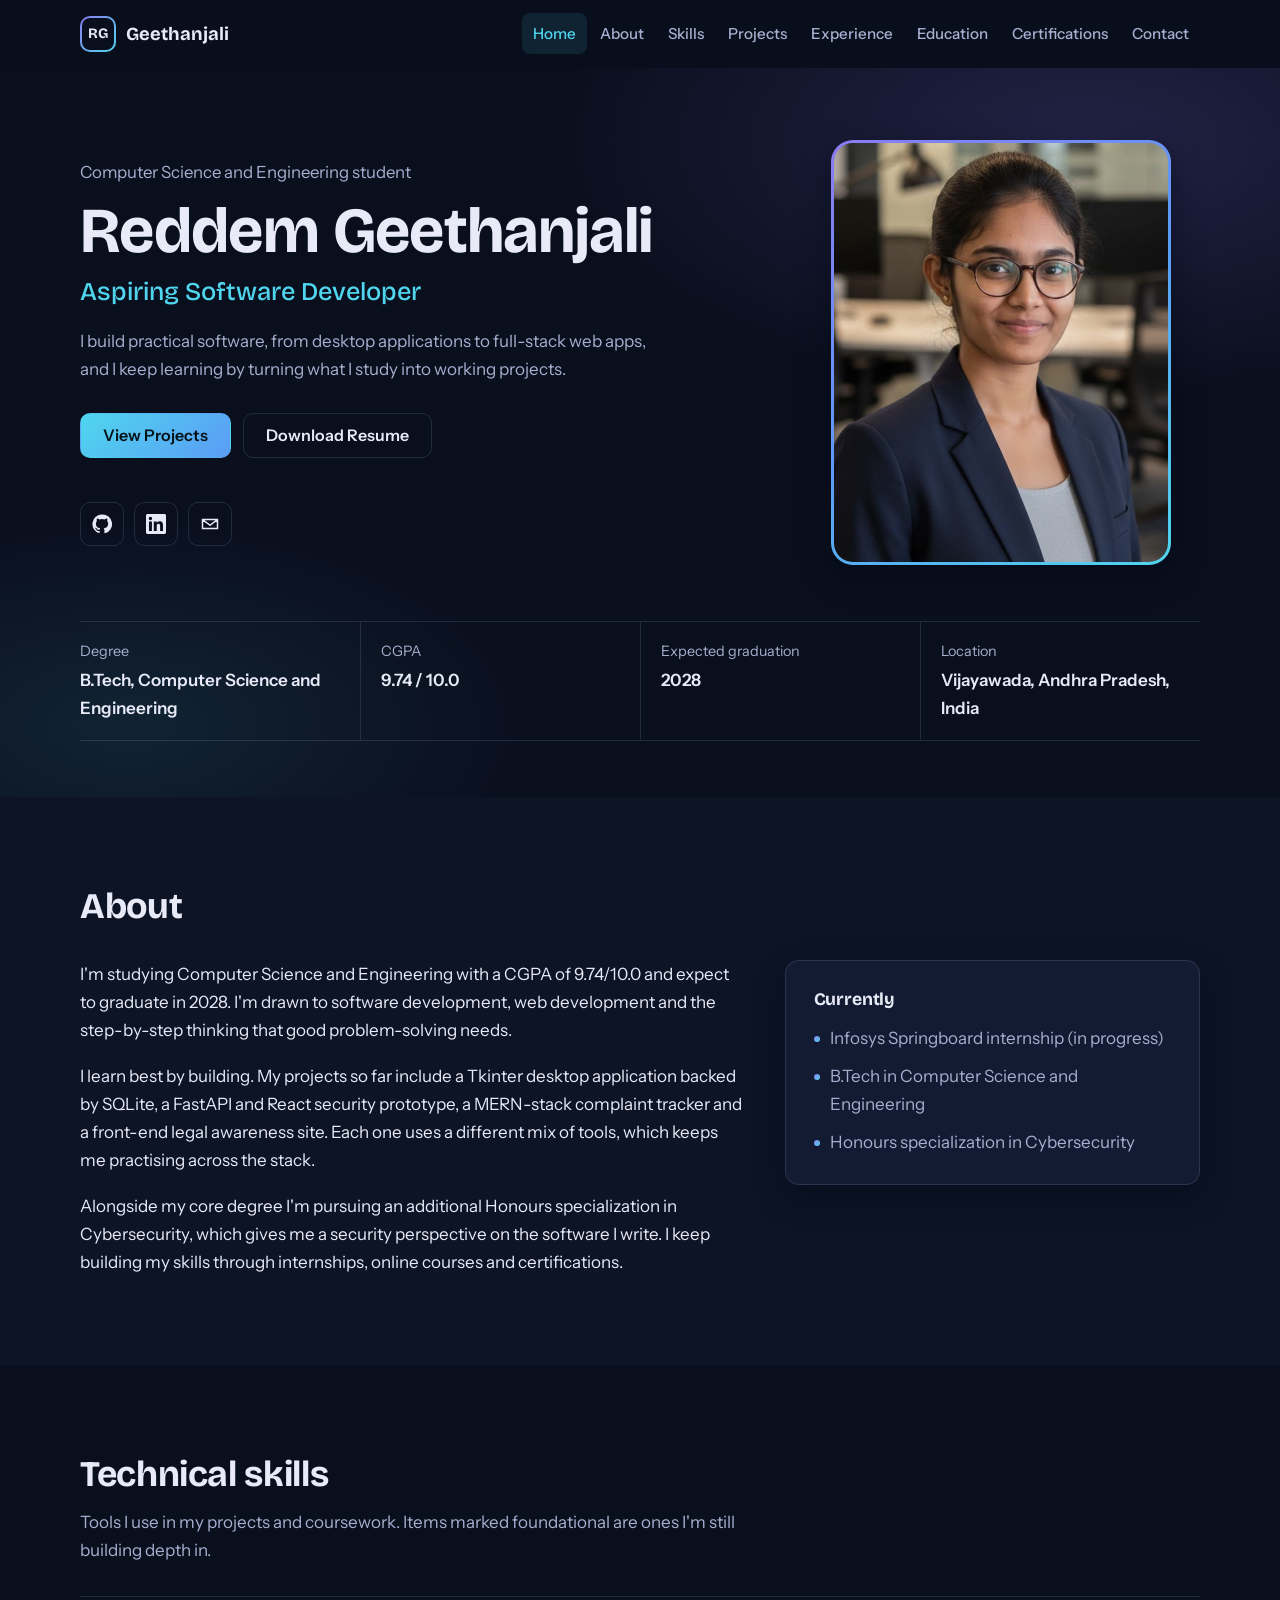
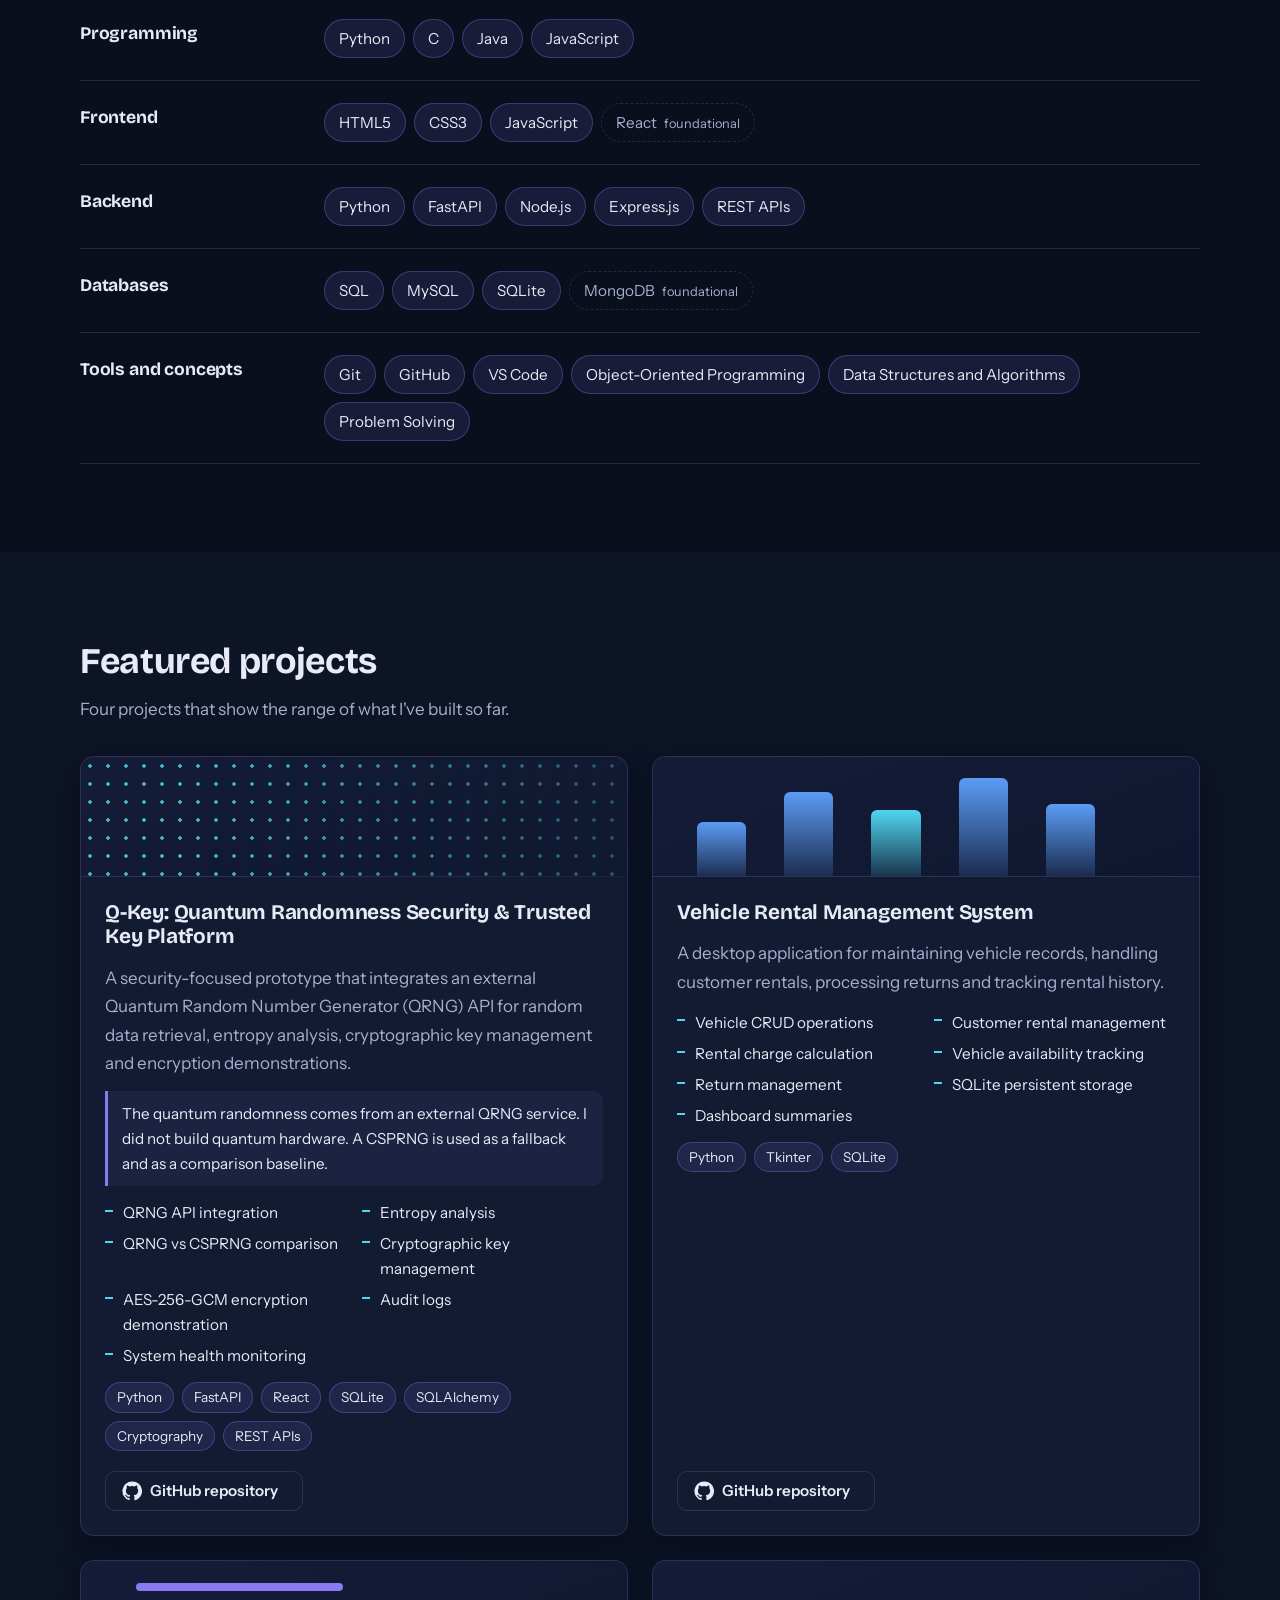
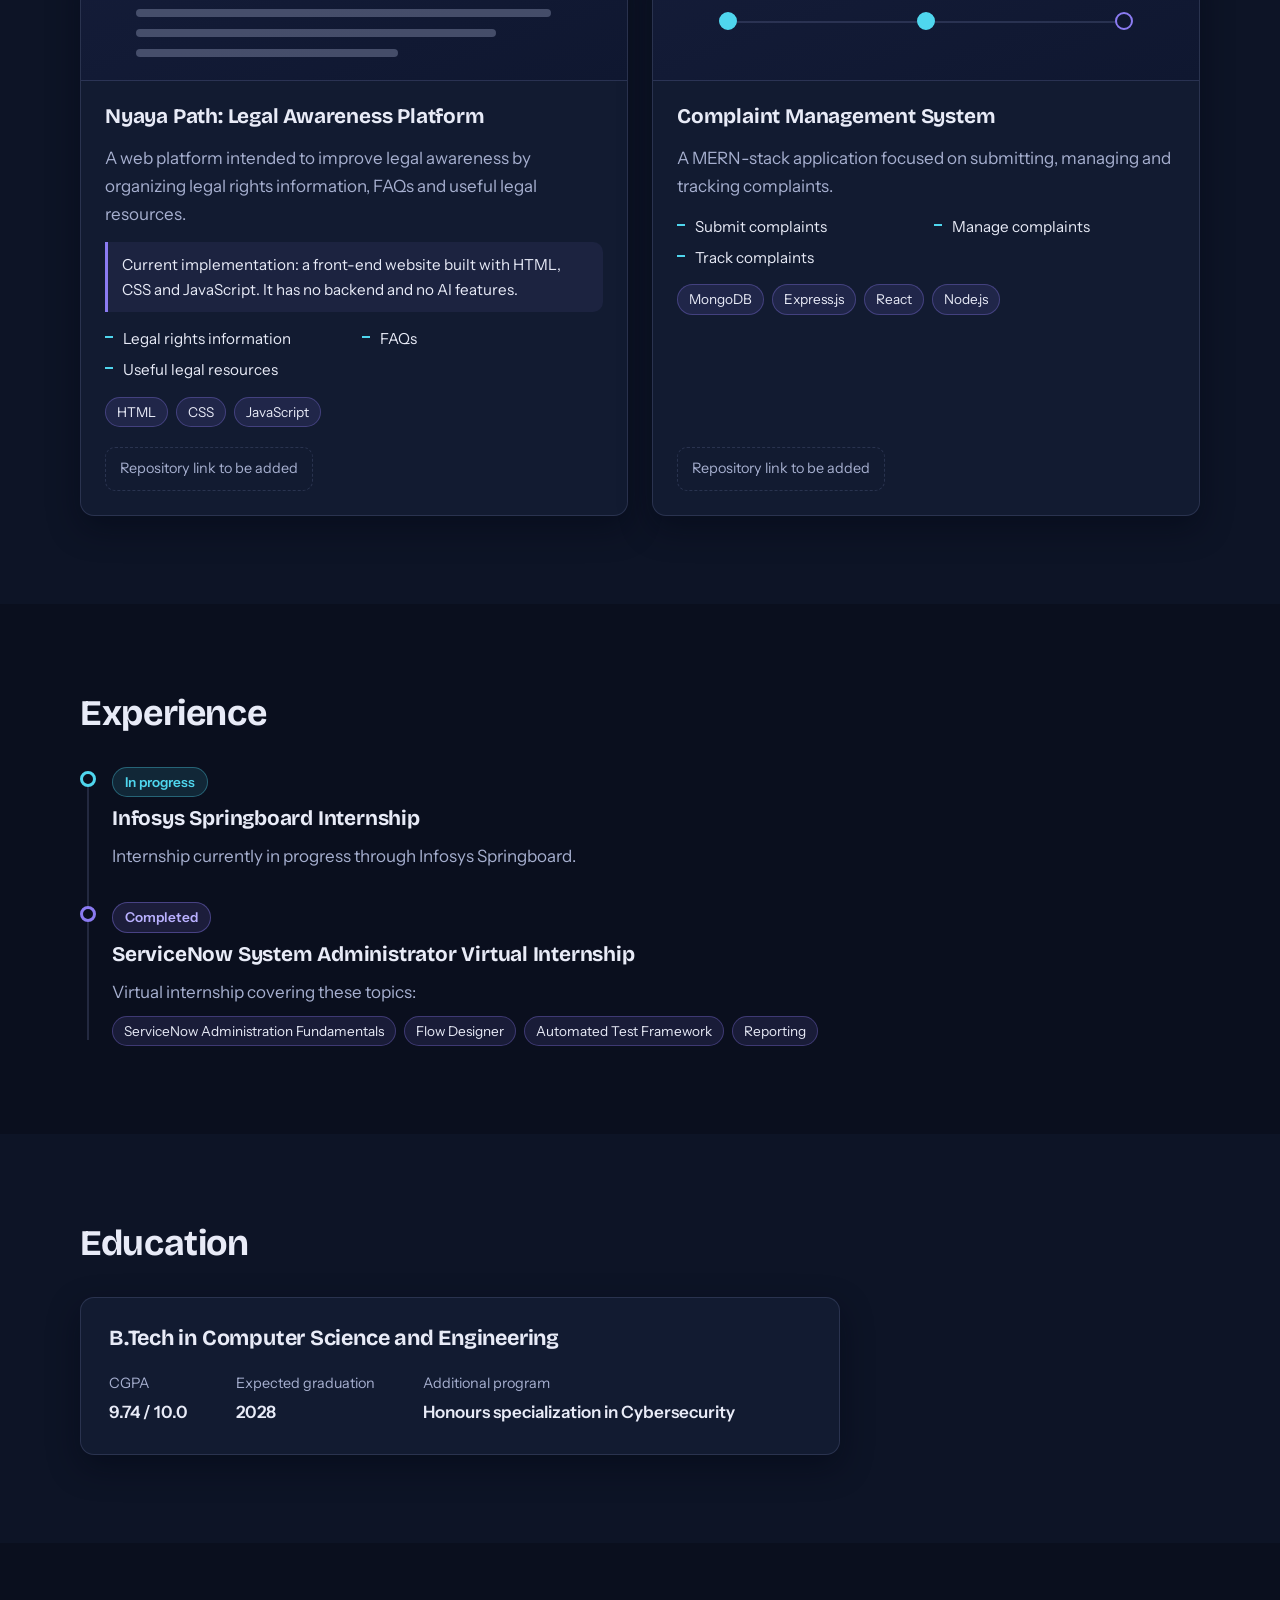
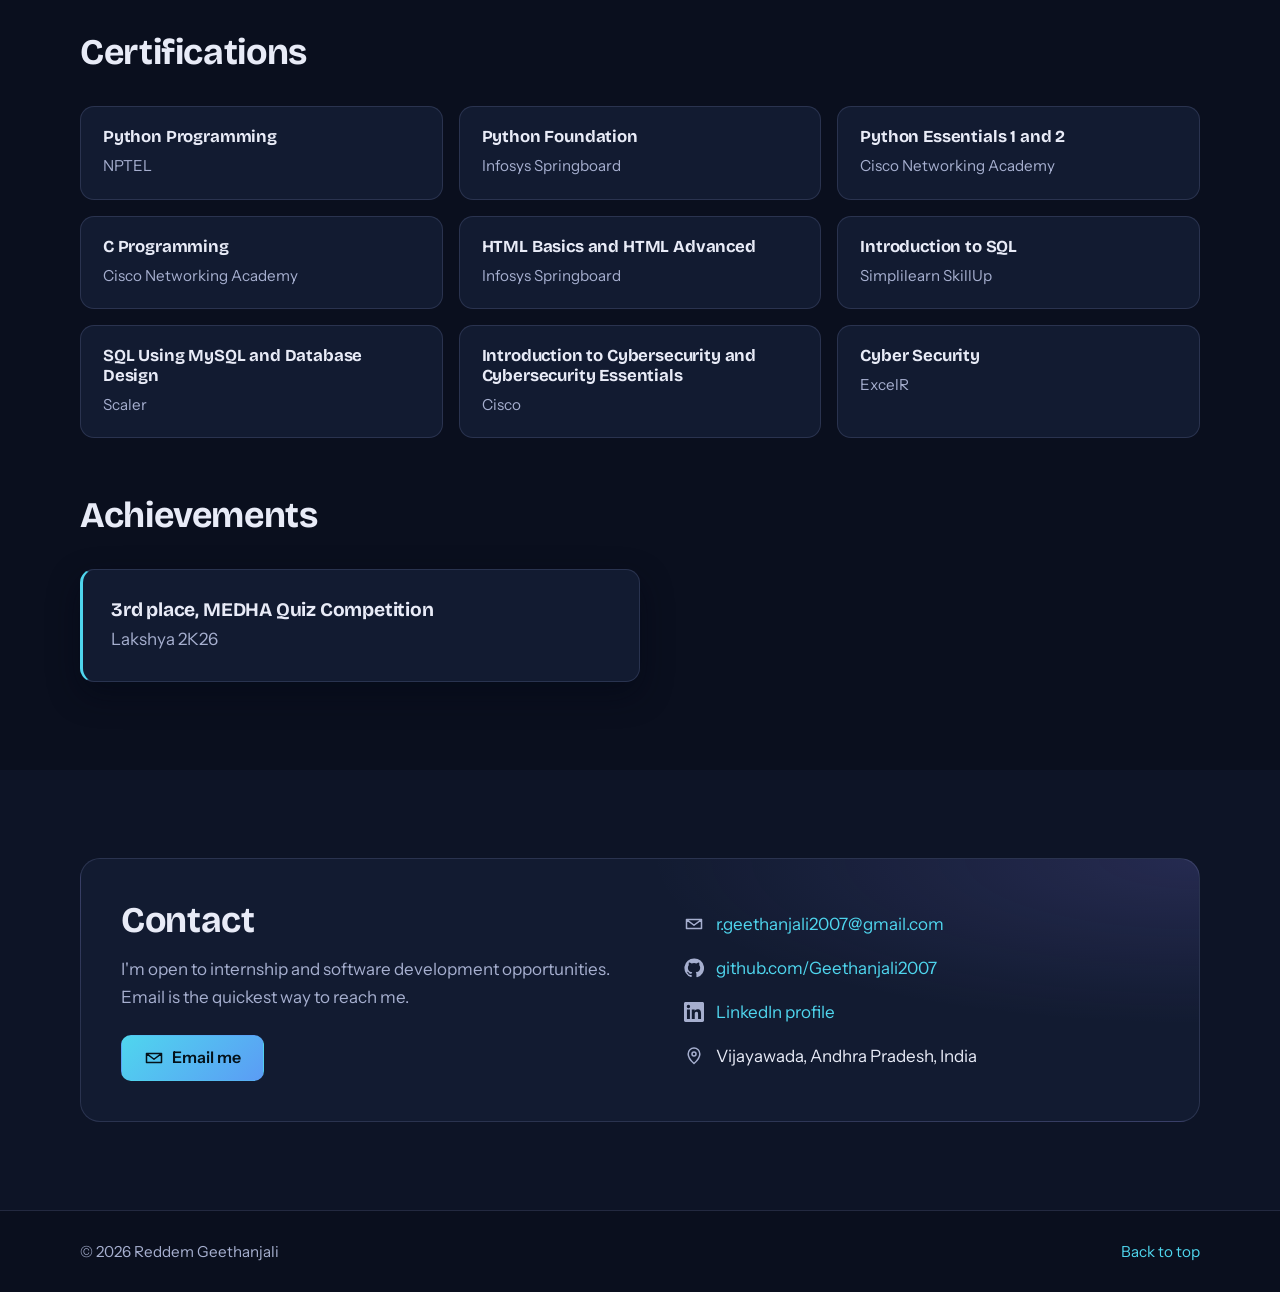
==== commit 75656be0: "First commit" ====
--- a/index.html
+++ b/index.html
@@ -89,7 +89,7 @@
                             </a>
                         </li>
                         <li>
-                            <a href="https://www.linkedin.com/in/reddem-geethanjali-94417a385" target="_blank" rel="noopener noreferrer" aria-label="LinkedIn profile (opens in a new tab)">
+                            <a href="https://www.linkedin.com/in/reddem-geethanjali" target="_blank" rel="noopener noreferrer" aria-label="LinkedIn profile (opens in a new tab)">
                                 <svg class="icon" aria-hidden="true"><use href="#i-linkedin"/></svg>
                             </a>
                         </li>
@@ -413,7 +413,7 @@
                         </li>
                         <li>
                             <svg class="icon" aria-hidden="true"><use href="#i-linkedin"/></svg>
-                            <a href="https://www.linkedin.com/in/reddem-geethanjali-94417a385" target="_blank" rel="noopener noreferrer">LinkedIn profile<span class="sr-only"> (opens in a new tab)</span></a>
+                            <a href="https://www.linkedin.com/in/reddem-geethanjali" target="_blank" rel="noopener noreferrer">LinkedIn profile<span class="sr-only"> (opens in a new tab)</span></a>
                         </li>
                         <li>
                             <svg class="icon" aria-hidden="true"><use href="#i-pin"/></svg>
